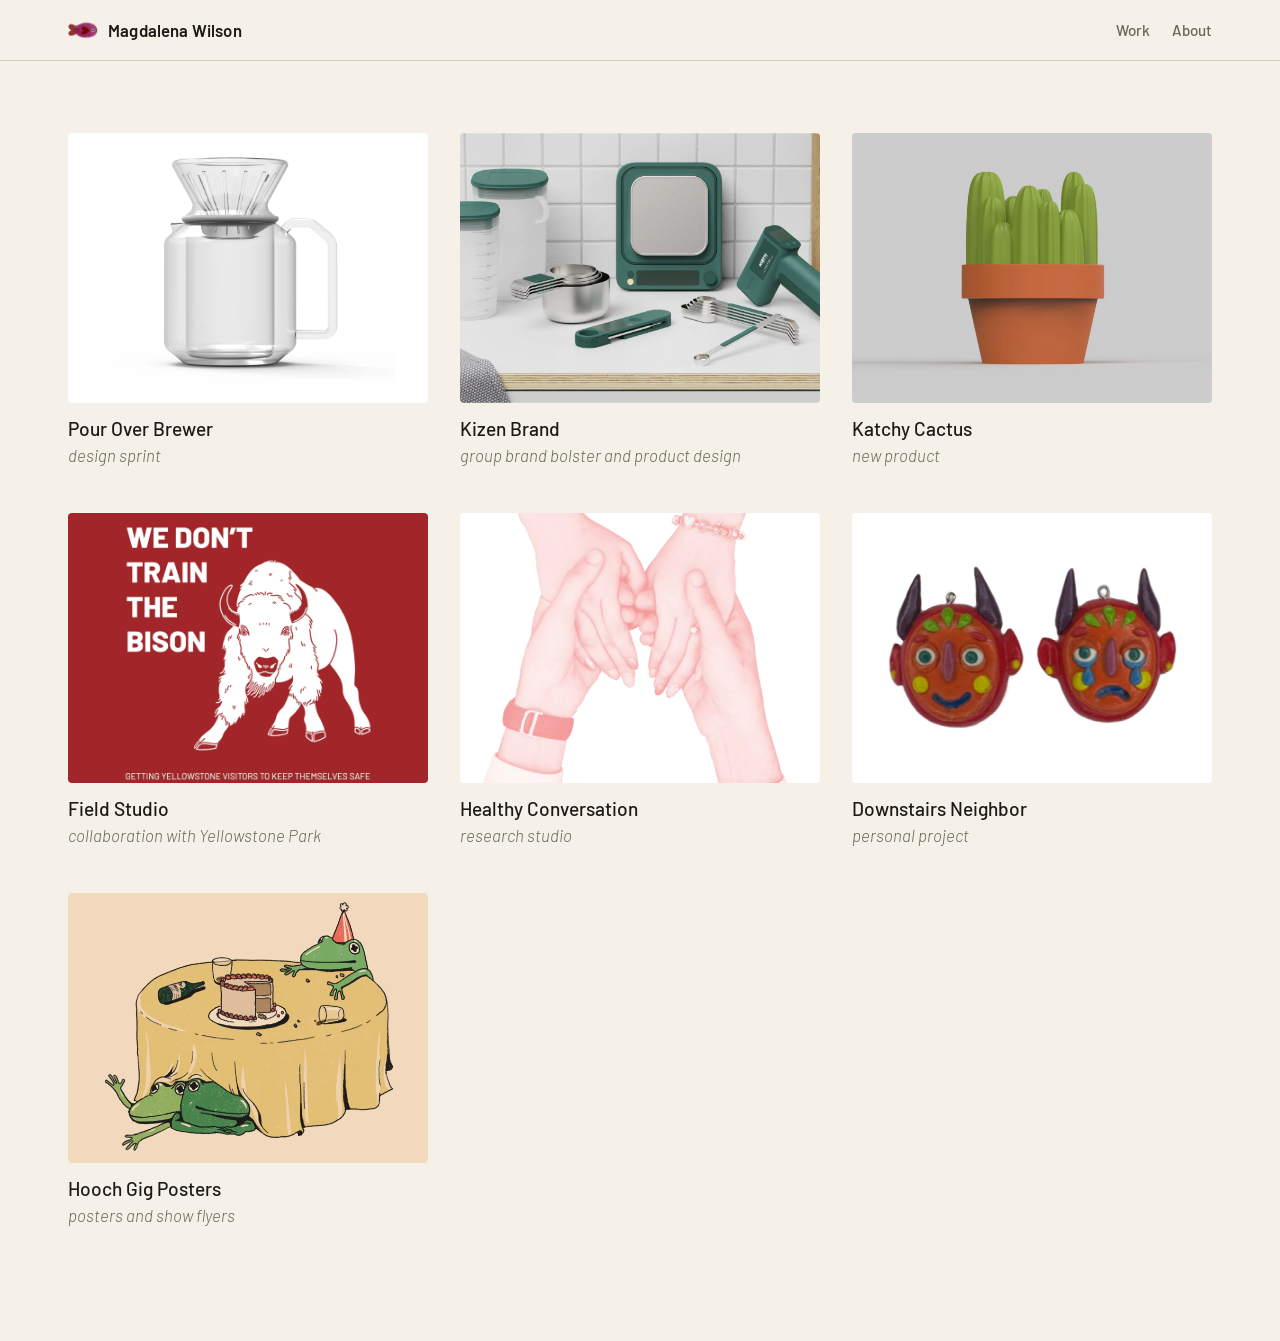
==== index.html @ 97e1f63e "update" ====
<!doctype html>
<html lang="en">
<head>
<meta charset="utf-8">
<meta name="viewport" content="width=device-width, initial-scale=1, viewport-fit=cover">
<title>Magdalena Wilson</title>
<link rel="icon" href="assets/favicon.png">
<link rel="preconnect" href="https://fonts.googleapis.com"><link rel="preconnect" href="https://fonts.gstatic.com" crossorigin><link href="https://fonts.googleapis.com/css2?family=Barlow:ital,wght@0,300;0,400;0,500;0,600;0,700;1,300&display=swap" rel="stylesheet">
<link rel="stylesheet" href="assets/site.css">
</head>
<body>
<header class="site-head">
  <div class="wrap">
    <a class="wordmark" href="index.html"><img src="assets/favicon.png" alt="" width="128" height="128">Magdalena Wilson</a>
    <nav class="site-nav" aria-label="Site"><a href="#work">Work</a><a href="about.html">About</a></nav>
  </div>
</header>
<main id="main">
<section class="work wrap" id="work" aria-label="Work">
  <div class="cards">
    <a class="card" href="work/pour-over-brewer.html"><div class="thumb"><img src="assets/img/pour-over/hero.webp" alt="" width="1600" height="1471"></div><div class="info"><h3>Pour Over Brewer</h3><span class="meta">design sprint</span></div></a>
    <a class="card" href="work/kizen-brand.html"><div class="thumb"><img src="assets/img/kizen/hero.webp" alt="" width="1600" height="899" class="cover"></div><div class="info"><h3>Kizen Brand</h3><span class="meta">group brand bolster and product design</span></div></a>
    <a class="card" href="work/katchy-cactus.html"><div class="thumb"><img src="assets/img/katchy-cactus/hero.webp" alt="" width="1400" height="1050" class="cover"></div><div class="info"><h3>Katchy Cactus</h3><span class="meta">new product</span></div></a>
    <a class="card" href="work/yellowstone.html"><div class="thumb"><img src="assets/img/yellowstone/card.webp" alt="" width="1600" height="1200" class="cover"></div><div class="info"><h3>Field Studio</h3><span class="meta">collaboration with Yellowstone Park</span></div></a>
    <a class="card" href="work/healthy-conversation.html"><div class="thumb"><img src="assets/img/healthy-conversation/card.webp" alt="" width="1160" height="870" class="cover"></div><div class="info"><h3>Healthy Conversation</h3><span class="meta">research studio</span></div></a>
    <a class="card" href="work/downstairs-neighbor.html"><div class="thumb"><img src="assets/img/downstairs/mask-056.webp" alt="" width="536" height="312" class="cutout"></div><div class="info"><h3>Downstairs Neighbor</h3><span class="meta">personal project</span></div></a>
    <a class="card" href="work/hooch-posters.html"><div class="thumb"><img src="assets/img/hooch/card.webp" alt="" width="1387" height="1040" class="cover"></div><div class="info"><h3>Hooch Gig Posters</h3><span class="meta">posters and show flyers</span></div></a>
  </div>
</section>
</main>
</body>
</html>
---- assets/site.css ----
/* Magdalena Wilson — portfolio */

:root {
  --paper: #f5f1e8;
  --ink: #1c1a17;
  --muted: #6b6458;
  --rule: #d6cdbb;

  --wrap: 1240px;
  --gut: clamp(16px, 4vw, 48px);
  --sans: "Barlow", system-ui, -apple-system, "Segoe UI", sans-serif;
}

*, *::before, *::after { box-sizing: border-box; }

body {
  margin: 0;
  background: var(--paper);
  color: var(--ink);
  font: 400 17px/1.6 var(--sans);
  -webkit-font-smoothing: antialiased;
}

img { max-width: 100%; height: auto; display: block; }
a { color: inherit; }

.wrap { max-width: var(--wrap); margin-inline: auto; padding-inline: var(--gut); }

:focus-visible { outline: 2px solid var(--ink); outline-offset: 3px; border-radius: 2px; }

/* ---------- header ---------- */

.site-head {
  position: sticky;
  top: 0;
  z-index: 20;
  background: color-mix(in srgb, var(--paper) 90%, transparent);
  backdrop-filter: blur(8px);
  -webkit-backdrop-filter: blur(8px);
  border-bottom: 1px solid var(--rule);
}
.site-head .wrap {
  display: flex;
  align-items: center;
  justify-content: space-between;
  gap: 12px 24px;
  flex-wrap: wrap;
  padding-block: 14px;
}
.wordmark {
  display: inline-flex;
  align-items: center;
  gap: 10px;
  text-decoration: none;
  font-weight: 600;
  font-size: 1.05rem;
  letter-spacing: 0.01em;
}
.wordmark img { width: 30px; height: auto; }

.site-nav { display: flex; flex-wrap: wrap; gap: 4px 22px; }
.site-nav a {
  text-decoration: none;
  color: var(--muted);
  font-weight: 500;
  font-size: .95rem;
  padding-block: 4px;
}
.site-nav a:hover { color: var(--ink); }

/* ---------- home: work grid ---------- */

.work { padding-block: clamp(40px, 6vw, 72px) clamp(56px, 9vw, 112px); scroll-margin-top: 60px; }
.cards {
  display: grid;
  grid-template-columns: repeat(auto-fill, minmax(min(100%, 340px), 1fr));
  gap: clamp(28px, 4vw, 44px) clamp(20px, 3vw, 32px);
}
.card { display: block; text-decoration: none; }
.card .thumb { aspect-ratio: 4 / 3; overflow: hidden; border-radius: 4px; background: #fff; }
.card .thumb img { width: 100%; height: 100%; object-fit: contain; transition: transform .5s cubic-bezier(.2,.8,.2,1); }
.card .thumb img.cover { object-fit: cover; }
.card .thumb img.cutout { padding: 9%; }
.card:hover .thumb img { transform: scale(1.035); }
.card .info { margin-top: 14px; }
.card h3 { margin: 0; font-weight: 500; font-size: 1.2rem; line-height: 1.3; }
.card .meta { display: block; color: var(--muted); font-style: italic; font-weight: 300; font-size: 1.05rem; }
.card:hover h3 { text-decoration: underline; text-decoration-thickness: 1px; text-underline-offset: 4px; }

/* ---------- project page ---------- */

.project { padding-block: clamp(36px, 6vw, 72px) clamp(64px, 10vw, 120px); }

.proj-title { display: flex; flex-wrap: wrap; align-items: baseline; gap: 4px 24px; margin-bottom: clamp(28px, 4vw, 48px); }
.proj-title h1 {
  margin: 0;
  font-weight: 300;
  font-size: clamp(2.2rem, 6vw, 4.2rem);
  line-height: 1.05;
  letter-spacing: -0.01em;
  text-transform: uppercase;
}
.proj-title .collab { flex-basis: 100%; margin: 0; font-style: italic; font-weight: 300; color: var(--muted); }
.proj-title .meta { margin: 0; font-style: italic; font-weight: 300; font-size: clamp(1.2rem, 2.4vw, 1.7rem); color: var(--muted); }

.shot { margin: 0; background: #fff; border-radius: 4px; overflow: hidden; }
.shot img { width: 100%; }
.shot + .shot { margin-top: clamp(40px, 6vw, 72px); }



/* ---------- click to expand ---------- */

img.zoom { cursor: zoom-in; }
.zoombox {
  border: 0;
  padding: 0;
  margin: 0;
  width: 100vw;
  height: 100dvh;
  max-width: none;
  max-height: none;
  background: transparent;
  cursor: zoom-out;
}
.zoombox[open] { display: flex; align-items: center; justify-content: center; }
.zoombox::backdrop { background: rgba(22, 19, 15, .88); }
svg.zoom-svg { cursor: zoom-in; }
.zoombox svg { width: min(calc(100vw - 32px), calc((100dvh - 32px) * 16 / 9)); height: auto; background: #fff; }
.zoombox img { max-width: calc(100vw - 32px); max-height: calc(100dvh - 32px); width: auto; height: auto; background: #fff; }
.zoombox-x {
  position: fixed;
  top: calc(10px + env(safe-area-inset-top, 0px));
  right: 12px;
  width: 44px;
  height: 44px;
  border: 0;
  border-radius: 50%;
  background: rgba(255, 255, 255, .15);
  color: #fff;
  font: 400 1.6rem/1 var(--sans);
  cursor: pointer;
}
.zoombox-x:hover { background: rgba(255, 255, 255, .3); }
.zoombox-x:focus-visible { outline-color: #fff; }

/* ---------- slides rebuilt from SVG (Downstairs Neighbor) ---------- */

.slide svg { display: block; width: 100%; height: auto; }
.slide text, .zoombox svg text { font-family: "Archivo", "Barlow", sans-serif; }
.critter { transform-box: fill-box; transform-origin: center; transition: transform .35s cubic-bezier(.3,1.6,.5,1); }
.critter:hover { transform: rotate(-6deg) scale(1.08); }
@media (prefers-reduced-motion: reduce) { .critter { transition: none; } }

/* ---------- HTML slides (Hooch Gig Posters) ---------- */

.hslide { position: relative; aspect-ratio: 16 / 9; container-type: inline-size; }
.hslide > * { position: absolute; margin: 0; }
.hs-text { font-family: "Archivo", "Barlow", sans-serif; font-weight: 300; font-size: 1.5625cqw; line-height: 1.3; color: #000; }
.hs-strong { font-weight: 500; }
.poster { height: auto; transition: transform .35s cubic-bezier(.3,1.6,.5,1); }
.poster:hover { transform: rotate(-2deg) scale(1.03); }
@media (prefers-reduced-motion: reduce) { .poster { transition: none; } }

/* ---------- about page ---------- */

.about-page { display: grid; grid-template-columns: minmax(0, 5fr) minmax(0, 7fr); gap: clamp(32px, 6vw, 88px); align-items: center; padding-block: clamp(48px, 8vw, 112px); }
.about-portrait { margin: 0; }
.about-portrait img { width: 100%; max-width: 440px; margin-inline: auto; border-radius: 6px; }
.about-text { max-width: 34em; }
.about-text h1 { margin: 0 0 24px; font-weight: 300; font-size: clamp(2rem, 4.4vw, 3.2rem); line-height: 1.1; letter-spacing: -0.01em; }
.about-text p { margin: 0 0 1em; font-size: clamp(1.05rem, 1.5vw, 1.2rem); line-height: 1.6; }
.about-contact { margin-top: 28px !important; color: var(--muted); }
.about-contact a { color: var(--ink); text-underline-offset: 4px; }
@media (max-width: 760px) { .about-page { grid-template-columns: minmax(0, 1fr); } .about-portrait img { max-width: 280px; } }
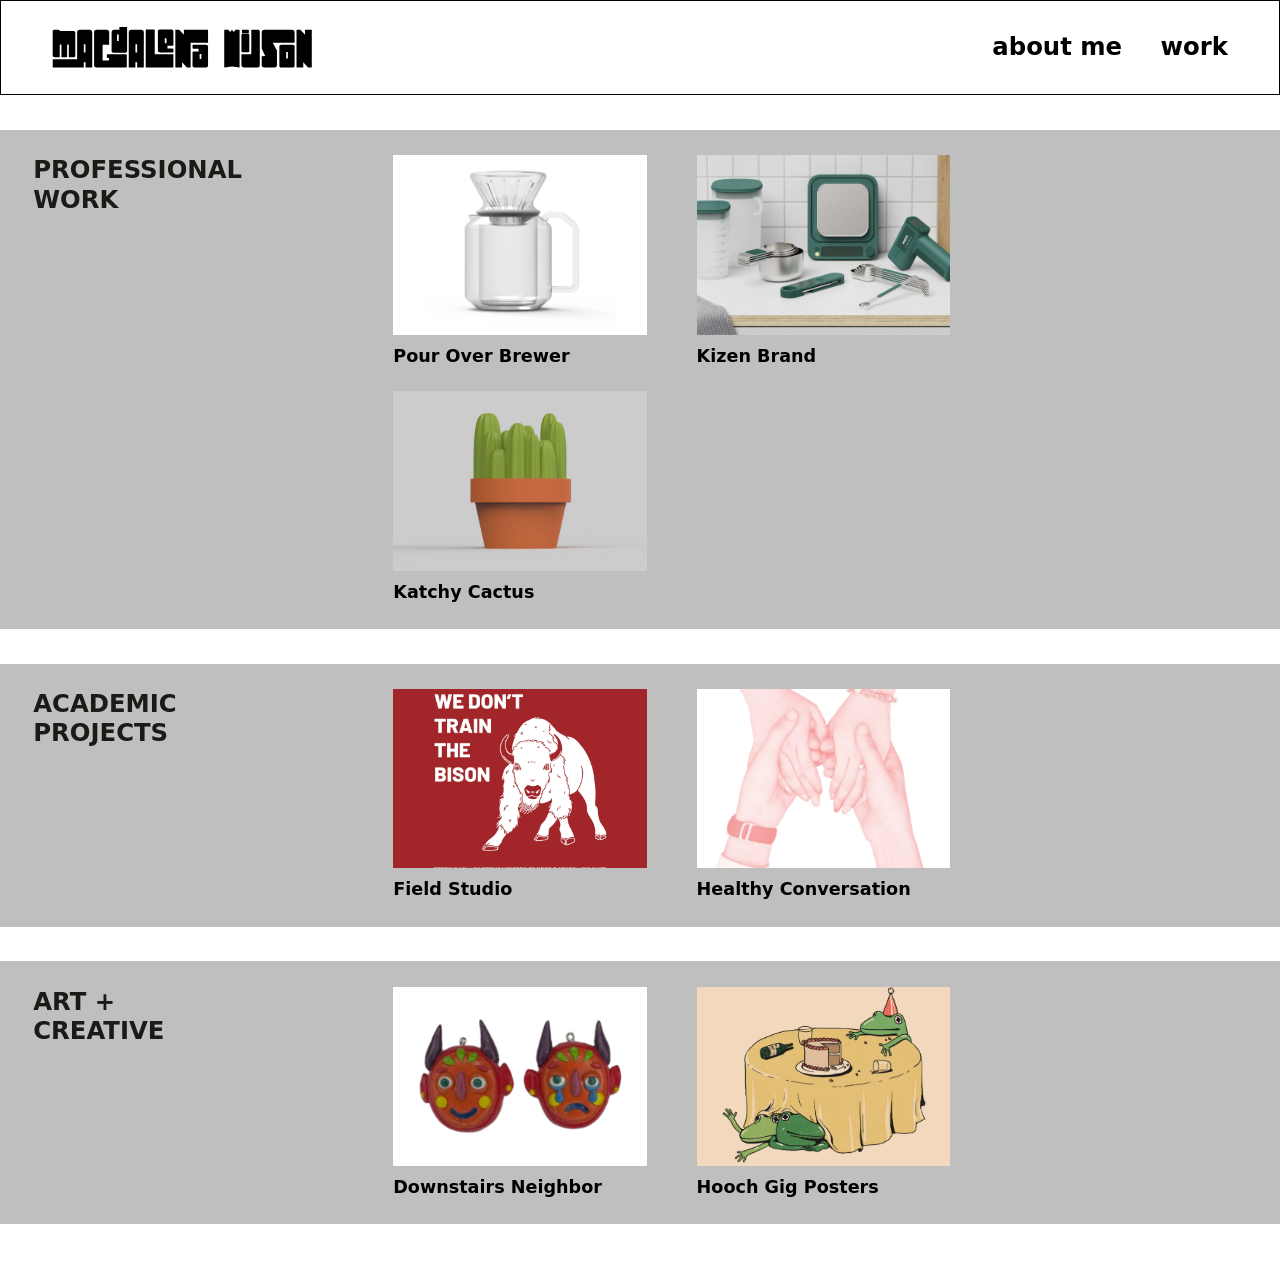
==== commit ebb00cee: "look update!" ====
--- a/index.html
+++ b/index.html
@@ -10,23 +10,26 @@
 </head>
 <body>
 <header class="site-head">
-  <div class="wrap">
-    <a class="wordmark" href="index.html"><img src="assets/favicon.png" alt="" width="128" height="128">Magdalena Wilson</a>
-    <nav class="site-nav" aria-label="Site"><a href="#work">Work</a><a href="about.html">About</a></nav>
+  <div class="head-in">
+    <a class="logo" href="index.html" aria-label="Magdalena Wilson, home"><img src="assets/logo.svg" alt="Magdalena Wilson" width="393" height="63"></a>
+    <nav class="site-nav" aria-label="Site"><a href="about.html">about me</a><a href="index.html#work">work</a></nav>
   </div>
 </header>
 <main id="main">
-<section class="work wrap" id="work" aria-label="Work">
-  <div class="cards">
-    <a class="card" href="work/pour-over-brewer.html"><div class="thumb"><img src="assets/img/pour-over/hero.webp" alt="" width="1600" height="1471"></div><div class="info"><h3>Pour Over Brewer</h3><span class="meta">design sprint</span></div></a>
-    <a class="card" href="work/kizen-brand.html"><div class="thumb"><img src="assets/img/kizen/hero.webp" alt="" width="1600" height="899" class="cover"></div><div class="info"><h3>Kizen Brand</h3><span class="meta">group brand bolster and product design</span></div></a>
-    <a class="card" href="work/katchy-cactus.html"><div class="thumb"><img src="assets/img/katchy-cactus/hero.webp" alt="" width="1400" height="1050" class="cover"></div><div class="info"><h3>Katchy Cactus</h3><span class="meta">new product</span></div></a>
-    <a class="card" href="work/yellowstone.html"><div class="thumb"><img src="assets/img/yellowstone/card.webp" alt="" width="1600" height="1200" class="cover"></div><div class="info"><h3>Field Studio</h3><span class="meta">collaboration with Yellowstone Park</span></div></a>
-    <a class="card" href="work/healthy-conversation.html"><div class="thumb"><img src="assets/img/healthy-conversation/card.webp" alt="" width="1160" height="870" class="cover"></div><div class="info"><h3>Healthy Conversation</h3><span class="meta">research studio</span></div></a>
-    <a class="card" href="work/downstairs-neighbor.html"><div class="thumb"><img src="assets/img/downstairs/mask-056.webp" alt="" width="536" height="312" class="cutout"></div><div class="info"><h3>Downstairs Neighbor</h3><span class="meta">personal project</span></div></a>
-    <a class="card" href="work/hooch-posters.html"><div class="thumb"><img src="assets/img/hooch/card.webp" alt="" width="1387" height="1040" class="cover"></div><div class="info"><h3>Hooch Gig Posters</h3><span class="meta">posters and show flyers</span></div></a>
-  </div>
-</section>
+<div class="work" id="work">
+  <section class="band" id="professional">
+    <h2>Professional<br>Work</h2>
+    <div class="band-cards"><a class="card" href="work/pour-over-brewer.html"><div class="thumb"><img src="assets/img/pour-over/hero.webp" alt="" width="1600" height="1471"></div><div class="info"><h3>Pour Over Brewer</h3></div></a><a class="card" href="work/kizen-brand.html"><div class="thumb"><img src="assets/img/kizen/hero.webp" alt="" width="1600" height="899" class="cover"></div><div class="info"><h3>Kizen Brand</h3></div></a><a class="card" href="work/katchy-cactus.html"><div class="thumb"><img src="assets/img/katchy-cactus/hero.webp" alt="" width="1400" height="1050" class="cover"></div><div class="info"><h3>Katchy Cactus</h3></div></a></div>
+  </section>
+  <section class="band" id="academic">
+    <h2>Academic<br>Projects</h2>
+    <div class="band-cards"><a class="card" href="work/yellowstone.html"><div class="thumb"><img src="assets/img/yellowstone/card.webp" alt="" width="1600" height="1200" class="cover"></div><div class="info"><h3>Field Studio</h3></div></a><a class="card" href="work/healthy-conversation.html"><div class="thumb"><img src="assets/img/healthy-conversation/card.webp" alt="" width="1160" height="870" class="cover"></div><div class="info"><h3>Healthy Conversation</h3></div></a></div>
+  </section>
+  <section class="band" id="creative">
+    <h2>Art +<br>Creative</h2>
+    <div class="band-cards"><a class="card" href="work/downstairs-neighbor.html"><div class="thumb"><img src="assets/img/downstairs/mask-056.webp" alt="" width="536" height="312" class="cutout"></div><div class="info"><h3>Downstairs Neighbor</h3></div></a><a class="card" href="work/hooch-posters.html"><div class="thumb"><img src="assets/img/hooch/card.webp" alt="" width="1387" height="1040" class="cover"></div><div class="info"><h3>Hooch Gig Posters</h3></div></a></div>
+  </section>
+</div>
 </main>
 </body>
 </html>
--- a/assets/site.css
+++ b/assets/site.css
@@ -1,7 +1,7 @@
 /* Magdalena Wilson — portfolio */
 
 :root {
-  --paper: #f5f1e8;
+  --paper: #ffffff;
   --ink: #1c1a17;
   --muted: #6b6458;
   --rule: #d6cdbb;
@@ -30,62 +30,30 @@
 
 /* ---------- header ---------- */
 
-.site-head {
-  position: sticky;
-  top: 0;
-  z-index: 20;
-  background: color-mix(in srgb, var(--paper) 90%, transparent);
-  backdrop-filter: blur(8px);
-  -webkit-backdrop-filter: blur(8px);
-  border-bottom: 1px solid var(--rule);
-}
-.site-head .wrap {
-  display: flex;
-  align-items: center;
-  justify-content: space-between;
-  gap: 12px 24px;
-  flex-wrap: wrap;
-  padding-block: 14px;
-}
-.wordmark {
-  display: inline-flex;
-  align-items: center;
-  gap: 10px;
-  text-decoration: none;
-  font-weight: 600;
-  font-size: 1.05rem;
-  letter-spacing: 0.01em;
-}
-.wordmark img { width: 30px; height: auto; }
+.site-head { position: sticky; top: 0; z-index: 20; background: #fff; border: 1px solid #000; }
+.head-in { display: flex; align-items: center; justify-content: space-between; gap: 12px 32px; flex-wrap: wrap; padding: clamp(14px, 2vw, 26px) clamp(16px, 4vw, 78px); }
+.logo { display: block; line-height: 0; }
+.logo img { width: clamp(200px, 20.5vw, 393px); height: auto; }
+.site-nav { display: flex; gap: 4px clamp(24px, 3vw, 52px); }
+.site-nav a { text-decoration: none; color: #000; font-weight: 700; font-size: clamp(1.05rem, 1.9vw, 2.25rem); }
+.site-nav a:hover, .site-nav a[aria-current] { text-decoration: underline; text-decoration-thickness: 2px; text-underline-offset: 6px; }
 
-.site-nav { display: flex; flex-wrap: wrap; gap: 4px 22px; }
-.site-nav a {
-  text-decoration: none;
-  color: var(--muted);
-  font-weight: 500;
-  font-size: .95rem;
-  padding-block: 4px;
-}
-.site-nav a:hover { color: var(--ink); }
+/* ---------- home: category bands ---------- */
 
-/* ---------- home: work grid ---------- */
-
-.work { padding-block: clamp(40px, 6vw, 72px) clamp(56px, 9vw, 112px); scroll-margin-top: 60px; }
-.cards {
-  display: grid;
-  grid-template-columns: repeat(auto-fill, minmax(min(100%, 340px), 1fr));
-  gap: clamp(28px, 4vw, 44px) clamp(20px, 3vw, 32px);
-}
-.card { display: block; text-decoration: none; }
-.card .thumb { aspect-ratio: 4 / 3; overflow: hidden; border-radius: 4px; background: #fff; }
+.work { display: grid; gap: clamp(28px, 2.7vw, 52px); padding-block: clamp(28px, 2.7vw, 52px) clamp(48px, 5vw, 96px); }
+.band { display: grid; grid-template-columns: minmax(0, 360px) minmax(0, 1fr); gap: 16px 0; padding: clamp(24px, 2vw, 38px) clamp(16px, 2.6vw, 50px); background: #bfbfbf; scroll-margin-top: 120px; }
+.band h2 { margin: 0; font-weight: 700; font-size: clamp(1.3rem, 1.9vw, 2.25rem); line-height: 1.2; text-transform: uppercase; }
+.band-cards { display: flex; flex-wrap: wrap; gap: 24px clamp(24px, 3.9vw, 74px); }
+.card { display: block; width: clamp(240px, 19.8vw, 380px); text-decoration: none; color: #000; }
+.card .thumb { aspect-ratio: 380 / 268.6; overflow: hidden; background: #fff; }
 .card .thumb img { width: 100%; height: 100%; object-fit: contain; transition: transform .5s cubic-bezier(.2,.8,.2,1); }
 .card .thumb img.cover { object-fit: cover; }
 .card .thumb img.cutout { padding: 9%; }
 .card:hover .thumb img { transform: scale(1.035); }
-.card .info { margin-top: 14px; }
-.card h3 { margin: 0; font-weight: 500; font-size: 1.2rem; line-height: 1.3; }
-.card .meta { display: block; color: var(--muted); font-style: italic; font-weight: 300; font-size: 1.05rem; }
-.card:hover h3 { text-decoration: underline; text-decoration-thickness: 1px; text-underline-offset: 4px; }
+.card .info { margin-top: 10px; }
+.card h3 { margin: 0; font-weight: 700; font-size: 1.1rem; line-height: 1.3; }
+.card:hover h3 { text-decoration: underline; text-underline-offset: 4px; }
+@media (max-width: 760px) { .band { grid-template-columns: minmax(0, 1fr); } .card { width: 100%; } }
 
 /* ---------- project page ---------- */
 
@@ -103,7 +71,7 @@
 .proj-title .collab { flex-basis: 100%; margin: 0; font-style: italic; font-weight: 300; color: var(--muted); }
 .proj-title .meta { margin: 0; font-style: italic; font-weight: 300; font-size: clamp(1.2rem, 2.4vw, 1.7rem); color: var(--muted); }
 
-.shot { margin: 0; background: #fff; border-radius: 4px; overflow: hidden; }
+.shot { margin: 0; background: #fff; outline: 1px solid #d9d9d9; outline-offset: -1px; border-radius: 4px; overflow: hidden; }
 .shot img { width: 100%; }
 .shot + .shot { margin-top: clamp(40px, 6vw, 72px); }
 
@@ -164,12 +132,21 @@
 
 /* ---------- about page ---------- */
 
-.about-page { display: grid; grid-template-columns: minmax(0, 5fr) minmax(0, 7fr); gap: clamp(32px, 6vw, 88px); align-items: center; padding-block: clamp(48px, 8vw, 112px); }
-.about-portrait { margin: 0; }
-.about-portrait img { width: 100%; max-width: 440px; margin-inline: auto; border-radius: 6px; }
-.about-text { max-width: 34em; }
-.about-text h1 { margin: 0 0 24px; font-weight: 300; font-size: clamp(2rem, 4.4vw, 3.2rem); line-height: 1.1; letter-spacing: -0.01em; }
-.about-text p { margin: 0 0 1em; font-size: clamp(1.05rem, 1.5vw, 1.2rem); line-height: 1.6; }
-.about-contact { margin-top: 28px !important; color: var(--muted); }
-.about-contact a { color: var(--ink); text-underline-offset: 4px; }
-@media (max-width: 760px) { .about-page { grid-template-columns: minmax(0, 1fr); } .about-portrait img { max-width: 280px; } }
+.about-page { max-width: 1920px; margin-inline: auto; padding: clamp(40px, 4vw, 80px) clamp(16px, 6.5vw, 126px) clamp(56px, 6vw, 112px); }
+.about-top { display: grid; grid-template-columns: minmax(0, 371px) minmax(0, 1fr); gap: clamp(32px, 10vw, 192px); align-items: center; }
+.about-portrait { position: relative; margin: 0; padding: 0 0 20px 20px; }
+.about-portrait::before { content: ""; position: absolute; left: 0; top: 20px; right: 20px; bottom: 0; background: rgba(0, 0, 0, .4); }
+.about-portrait img { position: relative; display: block; width: 100%; height: auto; }
+.about-bio { padding: clamp(20px, 2vw, 40px); background: rgba(0, 0, 0, .12); }
+.about-bio h1 { margin: 0 0 .6em; font-weight: 700; font-size: clamp(1.4rem, 1.9vw, 2.25rem); line-height: 1.2; }
+.about-bio p { margin: 0 0 1em; font-size: clamp(1.05rem, 1.4vw, 1.5rem); line-height: 1.5; }
+.about-bio p:last-child { margin-bottom: 0; }
+.about-skills { display: grid; grid-template-columns: repeat(2, minmax(0, 1fr)); gap: clamp(20px, 3.5vw, 66px); margin-top: clamp(40px, 4.3vw, 82px); }
+.skill-box { padding: clamp(20px, 1.8vw, 34px); background: rgba(0, 0, 0, .12); }
+.skill-box h2 { margin: 0 0 12px; font-weight: 700; font-size: clamp(1.3rem, 1.9vw, 2.25rem); }
+.skill-box ul { margin: 0; padding-left: 1.2em; font-size: clamp(1rem, 1.3vw, 1.4rem); line-height: 1.45; }
+.about-contact { margin: clamp(32px, 3vw, 56px) 0 0; font-size: 1.15rem; }
+.about-contact a { font-weight: 700; color: #000; text-underline-offset: 4px; }
+@media (max-width: 760px) { .about-top, .about-skills { grid-template-columns: minmax(0, 1fr); } .about-portrait { max-width: 300px; } }
+
+.sr-only { position: absolute; width: 1px; height: 1px; overflow: hidden; clip: rect(0 0 0 0); white-space: nowrap; }
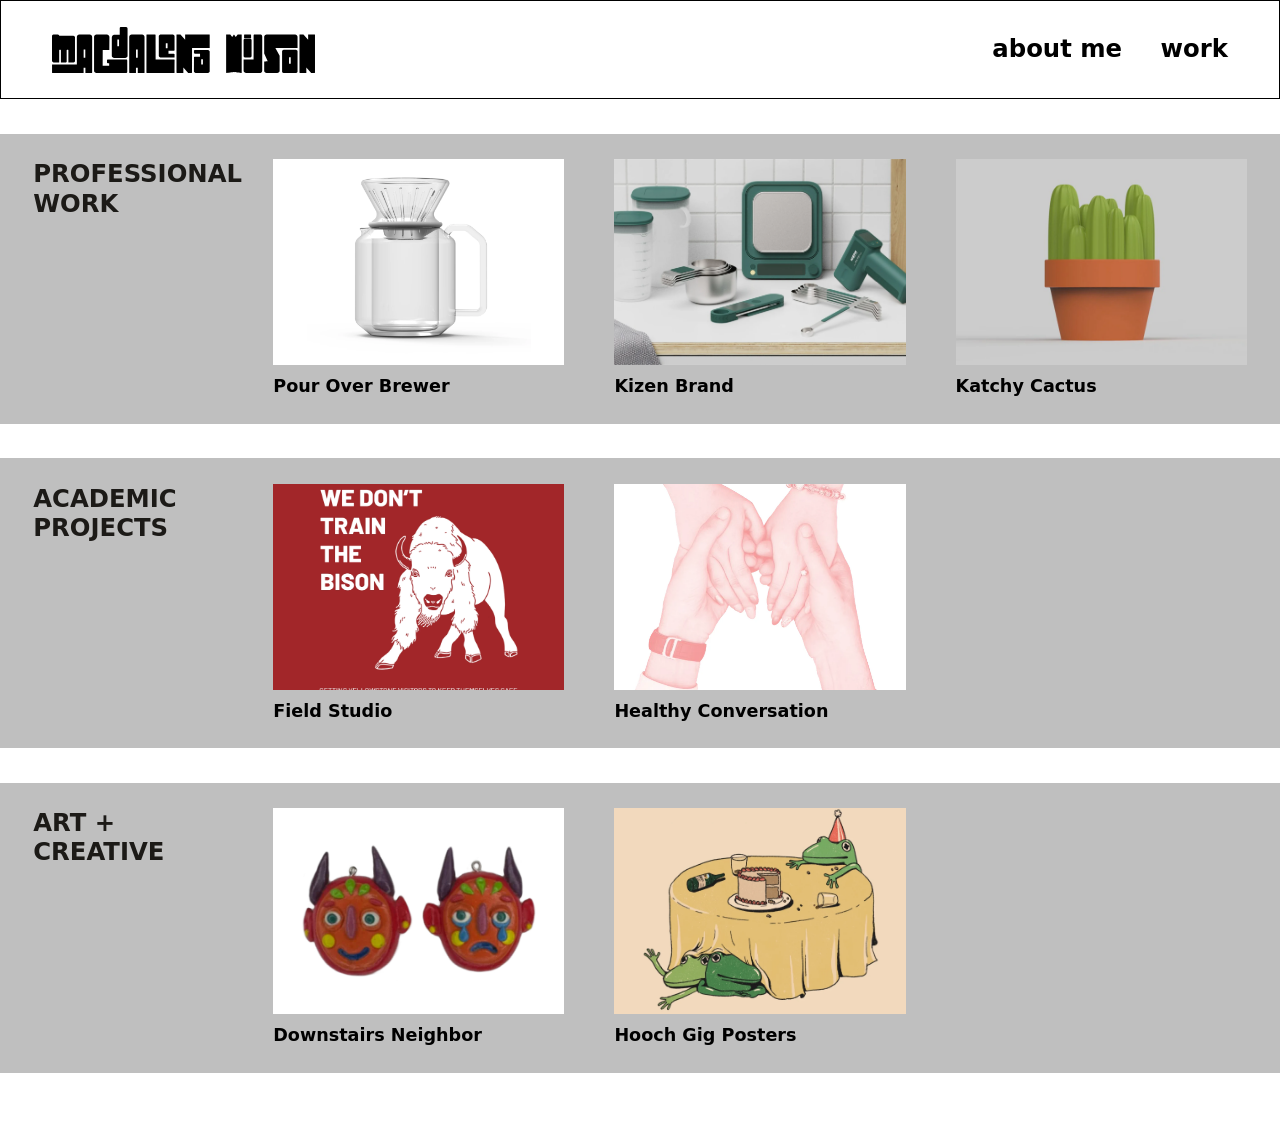
==== commit d3cfbc94: "Switch header logo to the outlined Asset 3 version Co-Authored-By: Claude Opus 5.5 <noreply@anthropi" ====
--- a/index.html
+++ b/index.html
@@ -11,7 +11,7 @@
 <body>
 <header class="site-head">
   <div class="head-in">
-    <a class="logo" href="index.html" aria-label="Magdalena Wilson, home"><img src="assets/logo.svg" alt="Magdalena Wilson" width="393" height="63"></a>
+    <a class="logo" href="index.html" aria-label="Magdalena Wilson, home"><img src="assets/logo.svg" alt="Magdalena Wilson" width="387" height="68"></a>
     <nav class="site-nav" aria-label="Site"><a href="about.html">about me</a><a href="index.html#work">work</a></nav>
   </div>
 </header>
--- a/assets/site.css
+++ b/assets/site.css
@@ -41,10 +41,10 @@
 /* ---------- home: category bands ---------- */
 
 .work { display: grid; gap: clamp(28px, 2.7vw, 52px); padding-block: clamp(28px, 2.7vw, 52px) clamp(48px, 5vw, 96px); }
-.band { display: grid; grid-template-columns: minmax(0, 360px) minmax(0, 1fr); gap: 16px 0; padding: clamp(24px, 2vw, 38px) clamp(16px, 2.6vw, 50px); background: #bfbfbf; scroll-margin-top: 120px; }
+.band { display: grid; grid-template-columns: clamp(150px, 18.75vw, 360px) minmax(0, 1fr); gap: 16px 0; padding: clamp(24px, 2vw, 38px) clamp(16px, 2.6vw, 50px); background: #bfbfbf; scroll-margin-top: 120px; }
 .band h2 { margin: 0; font-weight: 700; font-size: clamp(1.3rem, 1.9vw, 2.25rem); line-height: 1.2; text-transform: uppercase; }
-.band-cards { display: flex; flex-wrap: wrap; gap: 24px clamp(24px, 3.9vw, 74px); }
-.card { display: block; width: clamp(240px, 19.8vw, 380px); text-decoration: none; color: #000; }
+.band-cards { display: grid; grid-template-columns: repeat(3, minmax(0, 1fr)); gap: 24px clamp(16px, 3.9vw, 74px); max-width: 1290px; }
+.card { display: block; min-width: 0; text-decoration: none; color: #000; }
 .card .thumb { aspect-ratio: 380 / 268.6; overflow: hidden; background: #fff; }
 .card .thumb img { width: 100%; height: 100%; object-fit: contain; transition: transform .5s cubic-bezier(.2,.8,.2,1); }
 .card .thumb img.cover { object-fit: cover; }
@@ -53,7 +53,8 @@
 .card .info { margin-top: 10px; }
 .card h3 { margin: 0; font-weight: 700; font-size: 1.1rem; line-height: 1.3; }
 .card:hover h3 { text-decoration: underline; text-underline-offset: 4px; }
-@media (max-width: 760px) { .band { grid-template-columns: minmax(0, 1fr); } .card { width: 100%; } }
+@media (max-width: 900px) { .band { grid-template-columns: minmax(0, 1fr); } }
+@media (max-width: 600px) { .band-cards { grid-template-columns: repeat(2, minmax(0, 1fr)); } }
 
 /* ---------- project page ---------- */
 
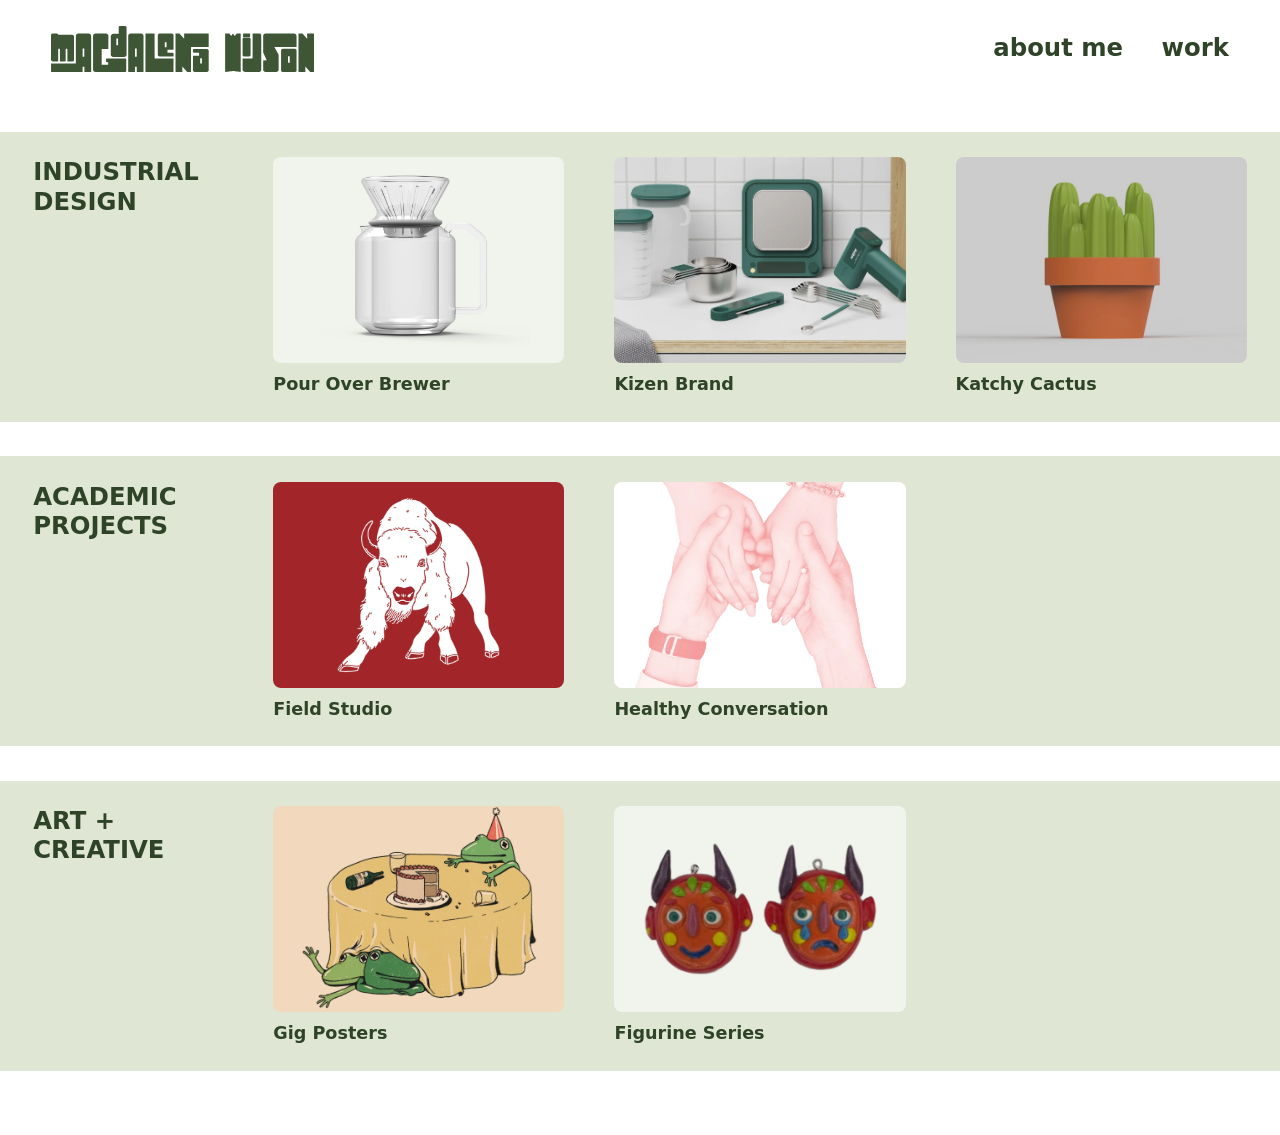
==== commit 8a9a94f9: "Sage green theme, gig posters gallery, figurine series rename - Industrial Design / Academic / Art +" ====
--- a/index.html
+++ b/index.html
@@ -17,9 +17,9 @@
 </header>
 <main id="main">
 <div class="work" id="work">
-  <section class="band" id="professional">
-    <h2>Professional<br>Work</h2>
-    <div class="band-cards"><a class="card" href="work/pour-over-brewer.html"><div class="thumb"><img src="assets/img/pour-over/hero.webp" alt="" width="1600" height="1471"></div><div class="info"><h3>Pour Over Brewer</h3></div></a><a class="card" href="work/kizen-brand.html"><div class="thumb"><img src="assets/img/kizen/hero.webp" alt="" width="1600" height="899" class="cover"></div><div class="info"><h3>Kizen Brand</h3></div></a><a class="card" href="work/katchy-cactus.html"><div class="thumb"><img src="assets/img/katchy-cactus/hero.webp" alt="" width="1400" height="1050" class="cover"></div><div class="info"><h3>Katchy Cactus</h3></div></a></div>
+  <section class="band" id="industrial">
+    <h2>Industrial<br>Design</h2>
+    <div class="band-cards"><a class="card" href="work/pour-over-brewer.html"><div class="thumb tint"><img src="assets/img/pour-over/card.webp" alt="" width="1600" height="1471"></div><div class="info"><h3>Pour Over Brewer</h3></div></a><a class="card" href="work/kizen-brand.html"><div class="thumb"><img src="assets/img/kizen/hero.webp" alt="" width="1600" height="899" class="cover"></div><div class="info"><h3>Kizen Brand</h3></div></a><a class="card" href="work/katchy-cactus.html"><div class="thumb"><img src="assets/img/katchy-cactus/hero.webp" alt="" width="1400" height="1050" class="cover"></div><div class="info"><h3>Katchy Cactus</h3></div></a></div>
   </section>
   <section class="band" id="academic">
     <h2>Academic<br>Projects</h2>
@@ -27,9 +27,10 @@
   </section>
   <section class="band" id="creative">
     <h2>Art +<br>Creative</h2>
-    <div class="band-cards"><a class="card" href="work/downstairs-neighbor.html"><div class="thumb"><img src="assets/img/downstairs/mask-056.webp" alt="" width="536" height="312" class="cutout"></div><div class="info"><h3>Downstairs Neighbor</h3></div></a><a class="card" href="work/hooch-posters.html"><div class="thumb"><img src="assets/img/hooch/card.webp" alt="" width="1387" height="1040" class="cover"></div><div class="info"><h3>Hooch Gig Posters</h3></div></a></div>
+    <div class="band-cards"><a class="card" href="work/hooch-posters.html"><div class="thumb"><img src="assets/img/hooch/card.webp" alt="" width="1387" height="1040" class="cover"></div><div class="info"><h3>Gig Posters</h3></div></a><a class="card" href="work/downstairs-neighbor.html"><div class="thumb tint"><img src="assets/img/downstairs/mask-056.webp" alt="" width="536" height="312" class="cutout"></div><div class="info"><h3>Figurine Series</h3></div></a></div>
   </section>
 </div>
 </main>
+<script src="assets/site.js" defer></script>
 </body>
 </html>
--- a/assets/site.css
+++ b/assets/site.css
@@ -2,7 +2,7 @@
 
 :root {
   --paper: #ffffff;
-  --ink: #1c1a17;
+  --ink: #2f4329;
   --muted: #6b6458;
   --rule: #d6cdbb;
 
@@ -30,23 +30,24 @@
 
 /* ---------- header ---------- */
 
-.site-head { position: sticky; top: 0; z-index: 20; background: #fff; border: 1px solid #000; }
+.site-head { position: sticky; top: 0; z-index: 20; background: #fff; }
 .head-in { display: flex; align-items: center; justify-content: space-between; gap: 12px 32px; flex-wrap: wrap; padding: clamp(14px, 2vw, 26px) clamp(16px, 4vw, 78px); }
 .logo { display: block; line-height: 0; }
 .logo img { width: clamp(200px, 20.5vw, 393px); height: auto; }
 .site-nav { display: flex; gap: 4px clamp(24px, 3vw, 52px); }
-.site-nav a { text-decoration: none; color: #000; font-weight: 700; font-size: clamp(1.05rem, 1.9vw, 2.25rem); }
+.site-nav a { text-decoration: none; color: var(--ink); font-weight: 700; font-size: clamp(1.05rem, 1.9vw, 2.25rem); }
 .site-nav a:hover, .site-nav a[aria-current] { text-decoration: underline; text-decoration-thickness: 2px; text-underline-offset: 6px; }
 
 /* ---------- home: category bands ---------- */
 
 .work { display: grid; gap: clamp(28px, 2.7vw, 52px); padding-block: clamp(28px, 2.7vw, 52px) clamp(48px, 5vw, 96px); }
-.band { display: grid; grid-template-columns: clamp(150px, 18.75vw, 360px) minmax(0, 1fr); gap: 16px 0; padding: clamp(24px, 2vw, 38px) clamp(16px, 2.6vw, 50px); background: #bfbfbf; scroll-margin-top: 120px; }
+.band { display: grid; grid-template-columns: clamp(150px, 18.75vw, 360px) minmax(0, 1fr); gap: 16px 0; padding: clamp(24px, 2vw, 38px) clamp(16px, 2.6vw, 50px); background: #dfe6d3; scroll-margin-top: 120px; }
 .band h2 { margin: 0; font-weight: 700; font-size: clamp(1.3rem, 1.9vw, 2.25rem); line-height: 1.2; text-transform: uppercase; }
 .band-cards { display: grid; grid-template-columns: repeat(3, minmax(0, 1fr)); gap: 24px clamp(16px, 3.9vw, 74px); max-width: 1290px; }
-.card { display: block; min-width: 0; text-decoration: none; color: #000; }
-.card .thumb { aspect-ratio: 380 / 268.6; overflow: hidden; background: #fff; }
+.card { display: block; min-width: 0; text-decoration: none; color: var(--ink); }
+.card .thumb { aspect-ratio: 380 / 268.6; overflow: hidden; background: #fff; border-radius: 8px; }
 .card .thumb img { width: 100%; height: 100%; object-fit: contain; transition: transform .5s cubic-bezier(.2,.8,.2,1); }
+.card .thumb.tint { background: #f1f4ec; }
 .card .thumb img.cover { object-fit: cover; }
 .card .thumb img.cutout { padding: 9%; }
 .card:hover .thumb img { transform: scale(1.035); }
@@ -72,7 +73,7 @@
 .proj-title .collab { flex-basis: 100%; margin: 0; font-style: italic; font-weight: 300; color: var(--muted); }
 .proj-title .meta { margin: 0; font-style: italic; font-weight: 300; font-size: clamp(1.2rem, 2.4vw, 1.7rem); color: var(--muted); }
 
-.shot { margin: 0; background: #fff; outline: 1px solid #d9d9d9; outline-offset: -1px; border-radius: 4px; overflow: hidden; }
+.shot { margin: 0; background: #fff; outline: 1px solid #d9d9d9; outline-offset: -1px; border-radius: 10px; overflow: hidden; }
 .shot img { width: 100%; }
 .shot + .shot { margin-top: clamp(40px, 6vw, 72px); }
 
@@ -121,33 +122,44 @@
 .critter:hover { transform: rotate(-6deg) scale(1.08); }
 @media (prefers-reduced-motion: reduce) { .critter { transition: none; } }
 
-/* ---------- HTML slides (Hooch Gig Posters) ---------- */
-
-.hslide { position: relative; aspect-ratio: 16 / 9; container-type: inline-size; }
-.hslide > * { position: absolute; margin: 0; }
-.hs-text { font-family: "Archivo", "Barlow", sans-serif; font-weight: 300; font-size: 1.5625cqw; line-height: 1.3; color: #000; }
-.hs-strong { font-weight: 500; }
-.poster { height: auto; transition: transform .35s cubic-bezier(.3,1.6,.5,1); }
-.poster:hover { transform: rotate(-2deg) scale(1.03); }
-@media (prefers-reduced-motion: reduce) { .poster { transition: none; } }
-
 /* ---------- about page ---------- */
 
 .about-page { max-width: 1920px; margin-inline: auto; padding: clamp(40px, 4vw, 80px) clamp(16px, 6.5vw, 126px) clamp(56px, 6vw, 112px); }
 .about-top { display: grid; grid-template-columns: minmax(0, 371px) minmax(0, 1fr); gap: clamp(32px, 10vw, 192px); align-items: center; }
 .about-portrait { position: relative; margin: 0; padding: 0 0 20px 20px; }
-.about-portrait::before { content: ""; position: absolute; left: 0; top: 20px; right: 20px; bottom: 0; background: rgba(0, 0, 0, .4); }
+.about-portrait::before { content: ""; position: absolute; left: 0; top: 20px; right: 20px; bottom: 0; background: #a9b99c; }
 .about-portrait img { position: relative; display: block; width: 100%; height: auto; }
-.about-bio { padding: clamp(20px, 2vw, 40px); background: rgba(0, 0, 0, .12); }
+.about-bio { padding: clamp(20px, 2vw, 40px); background: #dfe6d3; }
 .about-bio h1 { margin: 0 0 .6em; font-weight: 700; font-size: clamp(1.4rem, 1.9vw, 2.25rem); line-height: 1.2; }
 .about-bio p { margin: 0 0 1em; font-size: clamp(1.05rem, 1.4vw, 1.5rem); line-height: 1.5; }
 .about-bio p:last-child { margin-bottom: 0; }
 .about-skills { display: grid; grid-template-columns: repeat(2, minmax(0, 1fr)); gap: clamp(20px, 3.5vw, 66px); margin-top: clamp(40px, 4.3vw, 82px); }
-.skill-box { padding: clamp(20px, 1.8vw, 34px); background: rgba(0, 0, 0, .12); }
+.skill-box { padding: clamp(20px, 1.8vw, 34px); background: #dfe6d3; }
 .skill-box h2 { margin: 0 0 12px; font-weight: 700; font-size: clamp(1.3rem, 1.9vw, 2.25rem); }
 .skill-box ul { margin: 0; padding-left: 1.2em; font-size: clamp(1rem, 1.3vw, 1.4rem); line-height: 1.45; }
 .about-contact { margin: clamp(32px, 3vw, 56px) 0 0; font-size: 1.15rem; }
-.about-contact a { font-weight: 700; color: #000; text-underline-offset: 4px; }
+.about-contact a { font-weight: 700; color: var(--ink); text-underline-offset: 4px; }
 @media (max-width: 760px) { .about-top, .about-skills { grid-template-columns: minmax(0, 1fr); } .about-portrait { max-width: 300px; } }
 
 .sr-only { position: absolute; width: 1px; height: 1px; overflow: hidden; clip: rect(0 0 0 0); white-space: nowrap; }
+
+/* ---------- poster gallery ---------- */
+
+.gallery { columns: 3 280px; column-gap: clamp(16px, 2vw, 28px); }
+.gallery img { display: block; width: 100%; height: auto; margin: 0 0 clamp(16px, 2vw, 28px); break-inside: avoid; outline: 1px solid #d9d9d9; outline-offset: -1px; border-radius: 8px; transition: transform .3s ease; }
+.gallery img:hover { transform: scale(1.015); }
+
+
+/* sage page background (professional work) */
+body.sage-page, body.sage-page .site-head { background: #dfe6d3; }
+
+/* scrolling band (professional work) */
+.band-scroll { position: relative; min-width: 0; max-width: 1290px; }
+.band-cards.scroller { display: grid; grid-auto-flow: column; grid-template-columns: none; grid-auto-columns: calc((100% - 2 * clamp(16px, 3.9vw, 74px)) / 3); overflow-x: auto; scroll-snap-type: x mandatory; scrollbar-width: none; max-width: none; }
+.band-cards.scroller::-webkit-scrollbar { display: none; }
+.band-cards.scroller .card { scroll-snap-align: start; }
+.band-arrow { position: absolute; top: calc((100% - 34px) / 2 - 22px); width: 44px; height: 44px; border: 0; border-radius: 50%; background: #fff; color: var(--ink); font: 700 1.3rem/1 var(--sans); cursor: pointer; box-shadow: 0 2px 10px rgba(0, 0, 0, .15); z-index: 2; }
+.band-arrow.prev { left: -22px; }
+.band-arrow.next { right: -22px; }
+.band-arrow:hover { background: #f1f4ec; }
+@media (max-width: 600px) { .band-cards.scroller { grid-auto-columns: calc((100% - clamp(16px, 3.9vw, 74px)) / 2); } }
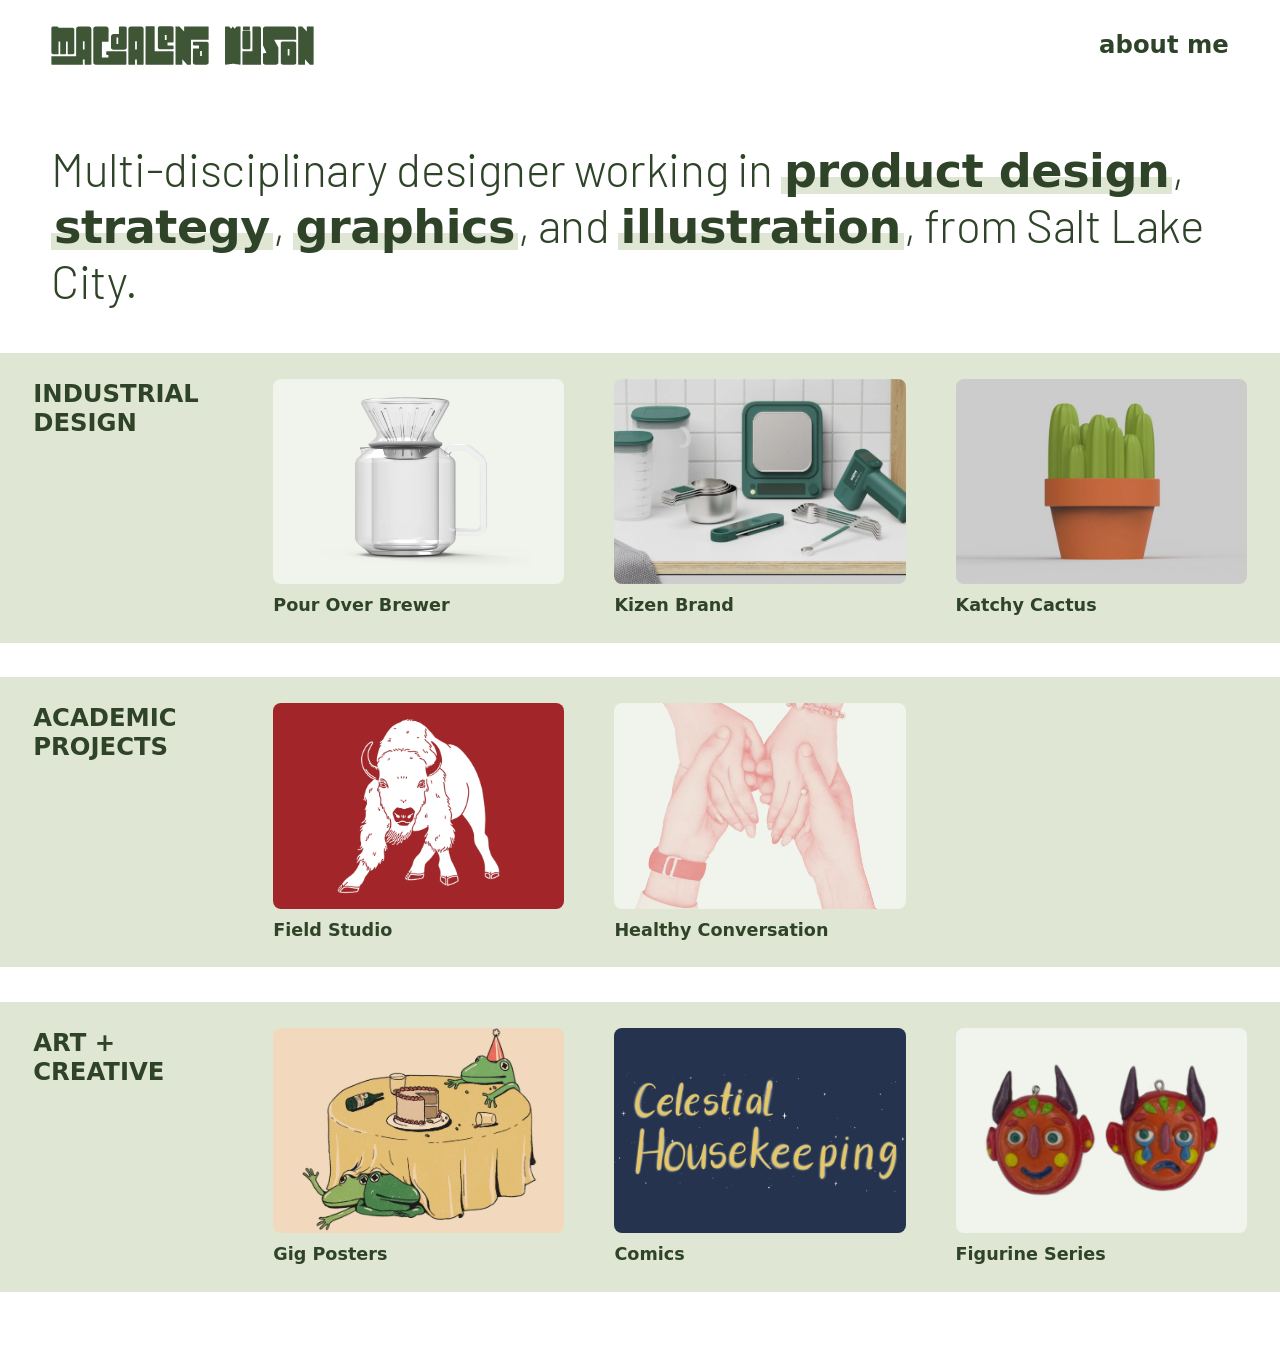
==== commit 80c0f5da: "updates" ====
--- a/index.html
+++ b/index.html
@@ -4,18 +4,22 @@
 <meta charset="utf-8">
 <meta name="viewport" content="width=device-width, initial-scale=1, viewport-fit=cover">
 <title>Magdalena Wilson</title>
-<link rel="icon" href="assets/favicon.png">
+<link rel="icon" href="assets/favicon.svg" type="image/svg+xml">
+<link rel="icon" href="assets/favicon.png" sizes="128x128">
 <link rel="preconnect" href="https://fonts.googleapis.com"><link rel="preconnect" href="https://fonts.gstatic.com" crossorigin><link href="https://fonts.googleapis.com/css2?family=Barlow:ital,wght@0,300;0,400;0,500;0,600;0,700;1,300&display=swap" rel="stylesheet">
 <link rel="stylesheet" href="assets/site.css">
 </head>
 <body>
 <header class="site-head">
   <div class="head-in">
-    <a class="logo" href="index.html" aria-label="Magdalena Wilson, home"><img src="assets/logo.svg" alt="Magdalena Wilson" width="387" height="68"></a>
-    <nav class="site-nav" aria-label="Site"><a href="about.html">about me</a><a href="index.html#work">work</a></nav>
+    <a class="logo" href="index.html" aria-label="Magdalena Wilson, home"><img src="assets/logo.svg" alt="Magdalena Wilson" width="388" height="58"></a>
+    <nav class="site-nav" aria-label="Site"><a href="about.html">about me</a></nav>
   </div>
 </header>
 <main id="main">
+<section class="tagline" aria-label="Introduction">
+  <p>Multi-disciplinary designer working in <span>product design</span>, <span>strategy</span>, <span>graphics</span>, and <span>illustration</span>, from Salt Lake City.</p>
+</section>
 <div class="work" id="work">
   <section class="band" id="industrial">
     <h2>Industrial<br>Design</h2>
@@ -27,7 +31,7 @@
   </section>
   <section class="band" id="creative">
     <h2>Art +<br>Creative</h2>
-    <div class="band-cards"><a class="card" href="work/hooch-posters.html"><div class="thumb"><img src="assets/img/hooch/card.webp" alt="" width="1387" height="1040" class="cover"></div><div class="info"><h3>Gig Posters</h3></div></a><a class="card" href="work/downstairs-neighbor.html"><div class="thumb tint"><img src="assets/img/downstairs/mask-056.webp" alt="" width="536" height="312" class="cutout"></div><div class="info"><h3>Figurine Series</h3></div></a></div>
+    <div class="band-cards"><a class="card" href="work/hooch-posters.html"><div class="thumb"><img src="assets/img/hooch/card.webp" alt="" width="1387" height="1040" class="cover"></div><div class="info"><h3>Gig Posters</h3></div></a><a class="card" href="work/comics.html"><div class="thumb"><img src="assets/img/comics/card.webp" alt="" width="1600" height="1200" class="cover"></div><div class="info"><h3>Comics</h3></div></a><a class="card" href="work/downstairs-neighbor.html"><div class="thumb tint"><img src="assets/img/downstairs/mask-056.webp" alt="" width="536" height="312" class="cutout"></div><div class="info"><h3>Figurine Series</h3></div></a></div>
   </section>
 </div>
 </main>
--- a/assets/site.css
+++ b/assets/site.css
@@ -37,6 +37,12 @@
 .site-nav { display: flex; gap: 4px clamp(24px, 3vw, 52px); }
 .site-nav a { text-decoration: none; color: var(--ink); font-weight: 700; font-size: clamp(1.05rem, 1.9vw, 2.25rem); }
 .site-nav a:hover, .site-nav a[aria-current] { text-decoration: underline; text-decoration-thickness: 2px; text-underline-offset: 6px; }
+
+/* ---------- home: tagline ---------- */
+
+.tagline { padding: clamp(28px, 4vw, 72px) clamp(16px, 4vw, 78px) clamp(4px, 1vw, 12px); }
+.tagline p { margin: 0; max-width: none; font-weight: 300; font-size: clamp(1.7rem, 3.6vw, 3.6rem); line-height: 1.15; letter-spacing: -0.01em; color: var(--ink); }
+.tagline span { font-weight: 700; background: linear-gradient(transparent 62%, #dfe6d3 62%, #dfe6d3 92%, transparent 92%); padding-inline: .06em; }
 
 /* ---------- home: category bands ---------- */
 
@@ -137,8 +143,10 @@
 .skill-box { padding: clamp(20px, 1.8vw, 34px); background: #dfe6d3; }
 .skill-box h2 { margin: 0 0 12px; font-weight: 700; font-size: clamp(1.3rem, 1.9vw, 2.25rem); }
 .skill-box ul { margin: 0; padding-left: 1.2em; font-size: clamp(1rem, 1.3vw, 1.4rem); line-height: 1.45; }
-.about-contact { margin: clamp(32px, 3vw, 56px) 0 0; font-size: 1.15rem; }
-.about-contact a { font-weight: 700; color: var(--ink); text-underline-offset: 4px; }
+.about-bio .about-email { margin-top: 1.4em; padding-top: 1em; border-top: 1px solid #b9c6ad; }
+.about-email span { display: block; font-size: .8rem; font-weight: 700; letter-spacing: .12em; text-transform: uppercase; opacity: .75; }
+.about-email a { font-weight: 700; font-size: clamp(1.4rem, 2.2vw, 2.1rem); color: var(--ink); text-decoration-thickness: 2px; text-underline-offset: 6px; }
+.about-email a:hover { text-decoration-thickness: 3px; }
 @media (max-width: 760px) { .about-top, .about-skills { grid-template-columns: minmax(0, 1fr); } .about-portrait { max-width: 300px; } }
 
 .sr-only { position: absolute; width: 1px; height: 1px; overflow: hidden; clip: rect(0 0 0 0); white-space: nowrap; }
@@ -150,8 +158,6 @@
 .gallery img:hover { transform: scale(1.015); }
 
 
-/* sage page background (professional work) */
-body.sage-page, body.sage-page .site-head { background: #dfe6d3; }
 
 /* scrolling band (professional work) */
 .band-scroll { position: relative; min-width: 0; max-width: 1290px; }
@@ -163,3 +169,19 @@
 .band-arrow.next { right: -22px; }
 .band-arrow:hover { background: #f1f4ec; }
 @media (max-width: 600px) { .band-cards.scroller { grid-auto-columns: calc((100% - clamp(16px, 3.9vw, 74px)) / 2); } }
+
+/* project pages: header bar in the home page band green */
+body.project-page { overflow-x: clip; }
+body.project-page .site-head { position: static; }
+body.project-page .project { padding-top: 0; }
+body.project-page .proj-title { margin-inline: calc(50% - 50vw); padding: clamp(32px, 4vw, 64px) calc(50vw - 50%); background: #dfe6d3; }
+
+/* ---------- comics ---------- */
+
+.comic + .comic { margin-top: clamp(56px, 7vw, 112px); }
+.comic-title { margin: 0; font-weight: 700; font-size: clamp(1.4rem, 2.2vw, 2.2rem); }
+.comic-credit { margin: 4px 0 0; font-style: italic; font-weight: 300; color: var(--muted); }
+.comic-pages, .comic-strips { display: grid; gap: clamp(20px, 2.5vw, 40px); margin-top: clamp(20px, 2.5vw, 32px); }
+.comic-pages img, .comic-strips img { display: block; width: 100%; height: auto; outline: 1px solid #d9d9d9; outline-offset: -1px; border-radius: 6px; }
+.comic-pages img { max-width: 1000px; margin-inline: auto; }
+.comic-strips img { max-width: 1200px; margin-inline: auto; }
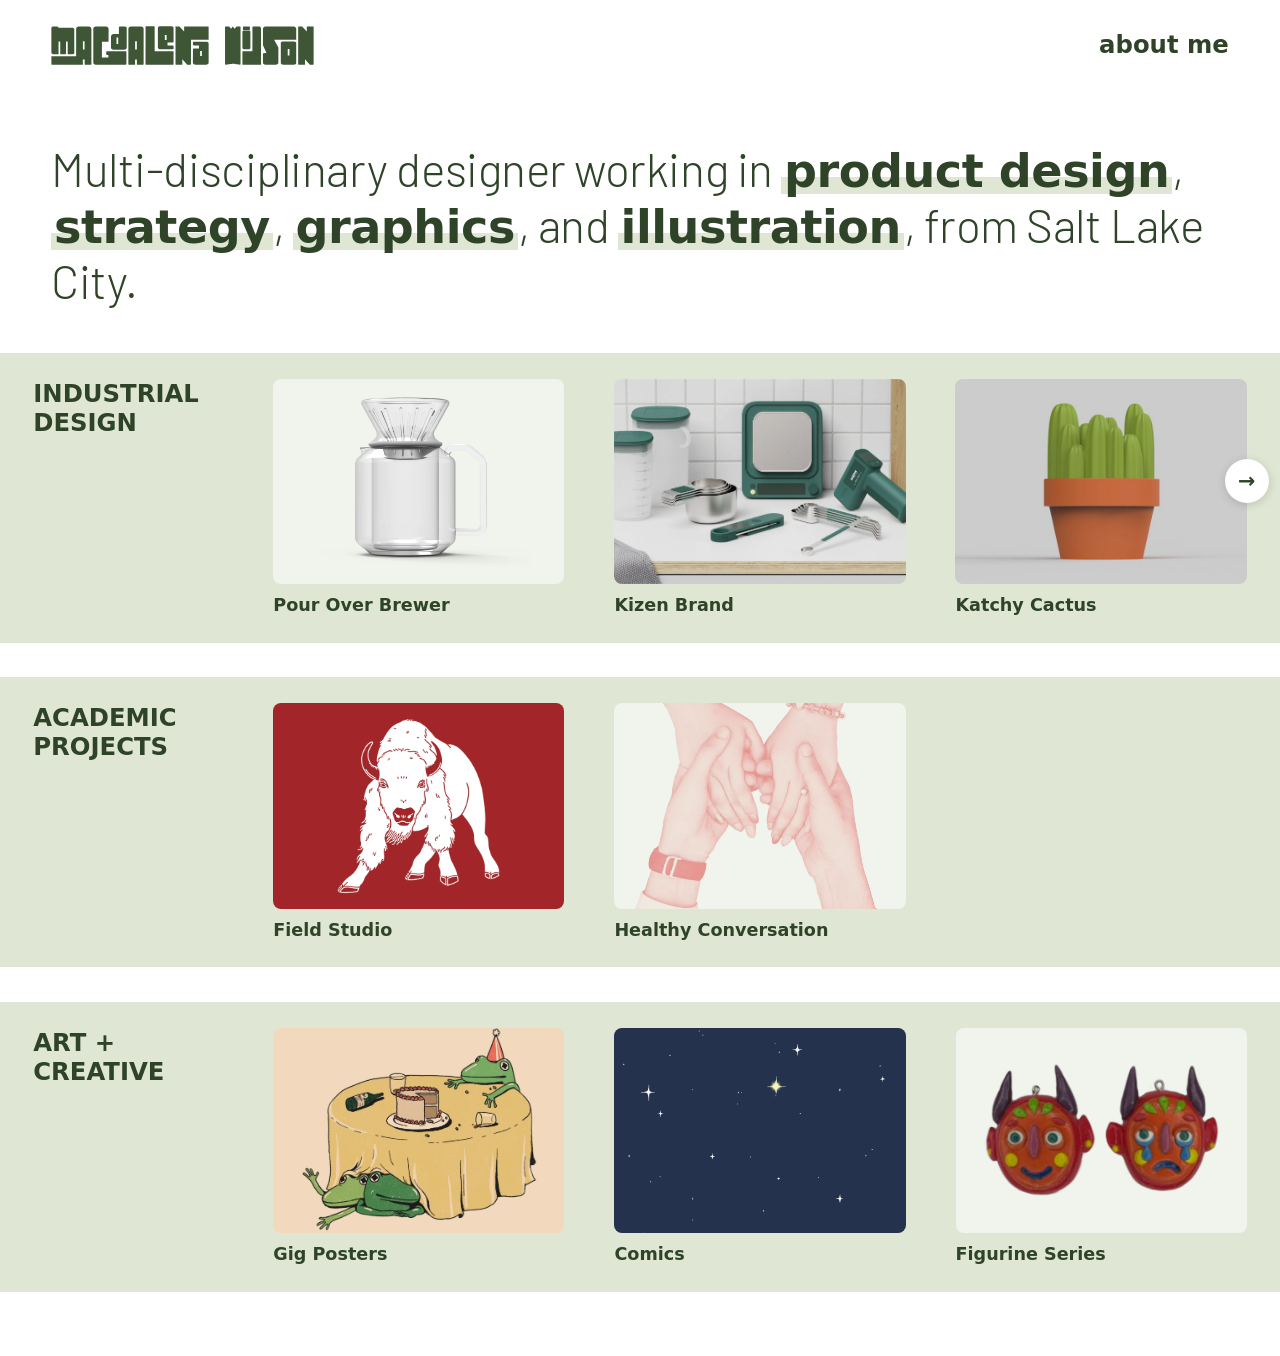
==== commit 408de3cf: "Add 2023 portfolio details and Katchy Duo page - New Katchy Duo project page and home card (industri" ====
--- a/index.html
+++ b/index.html
@@ -23,7 +23,11 @@
 <div class="work" id="work">
   <section class="band" id="industrial">
     <h2>Industrial<br>Design</h2>
-    <div class="band-cards"><a class="card" href="work/pour-over-brewer.html"><div class="thumb tint"><img src="assets/img/pour-over/card.webp" alt="" width="1600" height="1471"></div><div class="info"><h3>Pour Over Brewer</h3></div></a><a class="card" href="work/kizen-brand.html"><div class="thumb"><img src="assets/img/kizen/hero.webp" alt="" width="1600" height="899" class="cover"></div><div class="info"><h3>Kizen Brand</h3></div></a><a class="card" href="work/katchy-cactus.html"><div class="thumb"><img src="assets/img/katchy-cactus/hero.webp" alt="" width="1400" height="1050" class="cover"></div><div class="info"><h3>Katchy Cactus</h3></div></a></div>
+    <div class="band-scroll">
+      <button class="band-arrow prev" type="button" aria-label="Previous projects" hidden>&larr;</button>
+      <div class="band-cards scroller" tabindex="0" aria-label="Industrial design"><a class="card" href="work/pour-over-brewer.html"><div class="thumb tint"><img src="assets/img/pour-over/card.webp" alt="" width="1600" height="1471"></div><div class="info"><h3>Pour Over Brewer</h3></div></a><a class="card" href="work/kizen-brand.html"><div class="thumb"><img src="assets/img/kizen/hero.webp" alt="" width="1600" height="899" class="cover"></div><div class="info"><h3>Kizen Brand</h3></div></a><a class="card" href="work/katchy-cactus.html"><div class="thumb"><img src="assets/img/katchy-cactus/hero.webp" alt="" width="1400" height="1050" class="cover"></div><div class="info"><h3>Katchy Cactus</h3></div></a><a class="card" href="work/katchy-duo.html"><div class="thumb"><img src="assets/img/katchy-duo/card.webp" alt="" width="1600" height="1200" class="cover"></div><div class="info"><h3>Katchy Duo</h3></div></a></div>
+      <button class="band-arrow next" type="button" aria-label="More projects" hidden>&rarr;</button>
+    </div>
   </section>
   <section class="band" id="academic">
     <h2>Academic<br>Projects</h2>
@@ -31,7 +35,7 @@
   </section>
   <section class="band" id="creative">
     <h2>Art +<br>Creative</h2>
-    <div class="band-cards"><a class="card" href="work/hooch-posters.html"><div class="thumb"><img src="assets/img/hooch/card.webp" alt="" width="1387" height="1040" class="cover"></div><div class="info"><h3>Gig Posters</h3></div></a><a class="card" href="work/comics.html"><div class="thumb"><img src="assets/img/comics/card.webp" alt="" width="1600" height="1200" class="cover"></div><div class="info"><h3>Comics</h3></div></a><a class="card" href="work/downstairs-neighbor.html"><div class="thumb tint"><img src="assets/img/downstairs/mask-056.webp" alt="" width="536" height="312" class="cutout"></div><div class="info"><h3>Figurine Series</h3></div></a></div>
+    <div class="band-cards"><a class="card" href="work/hooch-posters.html"><div class="thumb"><img src="assets/img/hooch/card.webp" alt="" width="1387" height="1040" class="cover"></div><div class="info"><h3>Gig Posters</h3></div></a><a class="card" href="work/comics.html"><div class="thumb"><img src="assets/img/comics/card.webp" alt="" width="893" height="670" class="cover"></div><div class="info"><h3>Comics</h3></div></a><a class="card" href="work/downstairs-neighbor.html"><div class="thumb tint"><img src="assets/img/downstairs/mask-056.webp" alt="" width="536" height="312" class="cutout"></div><div class="info"><h3>Figurine Series</h3></div></a></div>
   </section>
 </div>
 </main>
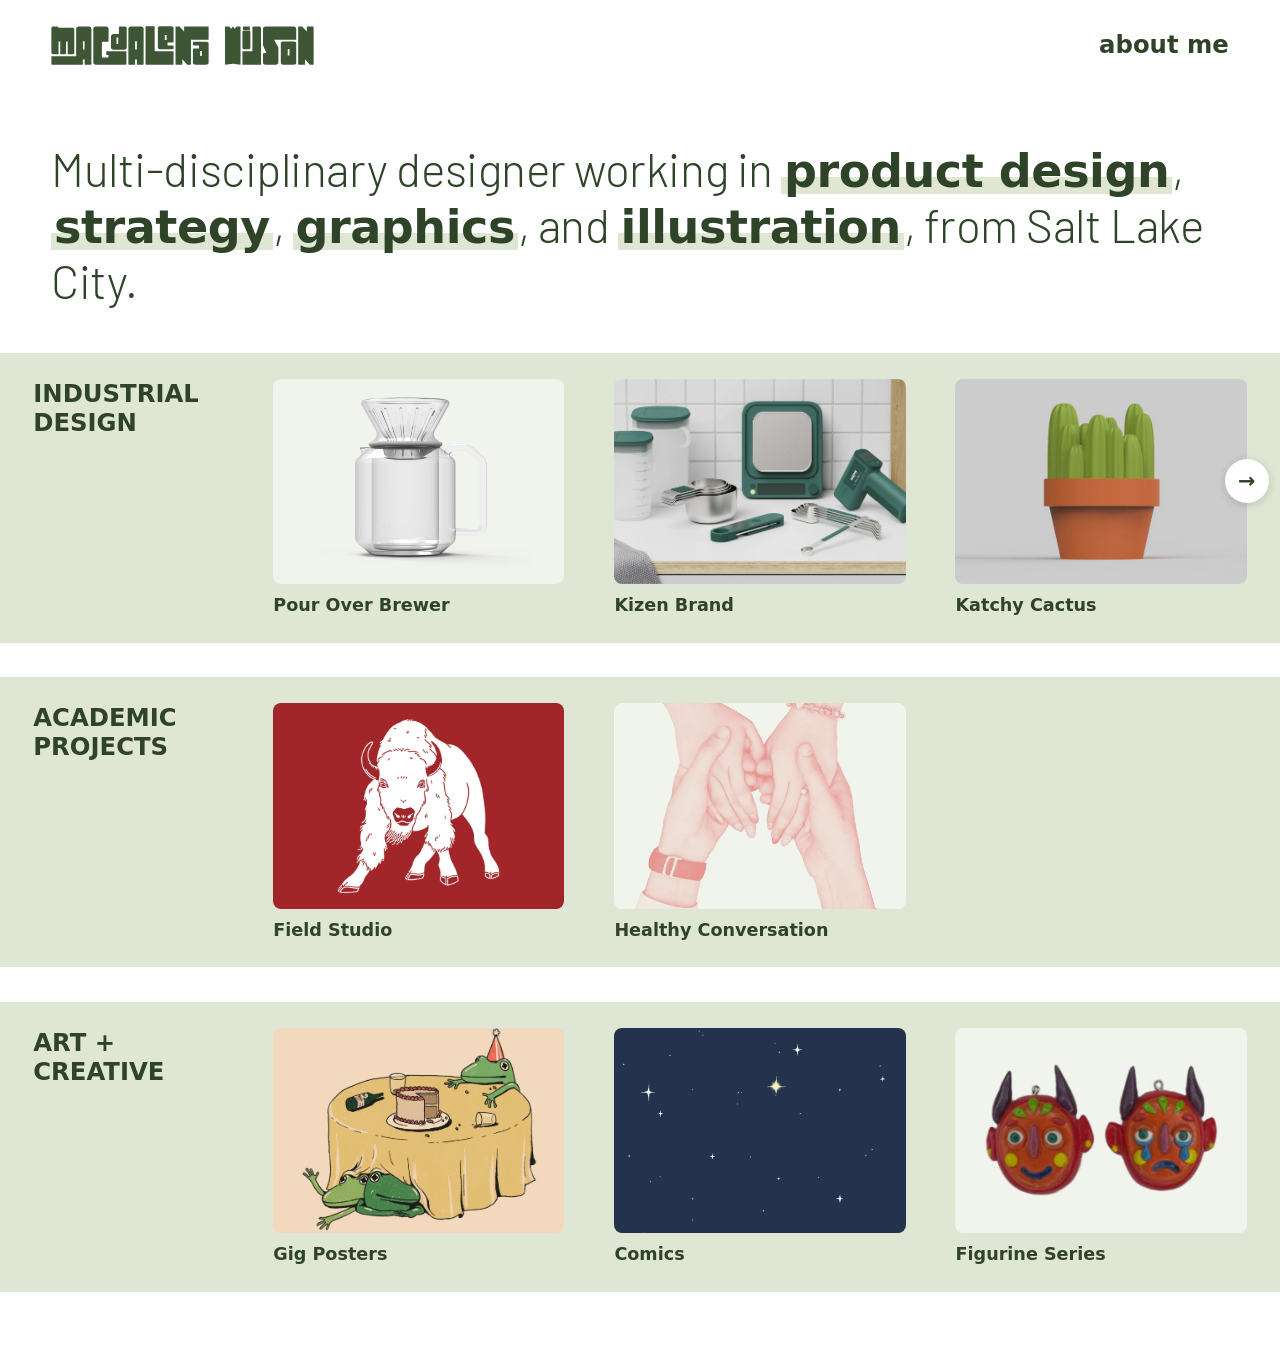
==== commit e41a6e88: "update project slides, fix favicon" ====
--- a/index.html
+++ b/index.html
@@ -4,8 +4,8 @@
 <meta charset="utf-8">
 <meta name="viewport" content="width=device-width, initial-scale=1, viewport-fit=cover">
 <title>Magdalena Wilson</title>
-<link rel="icon" href="assets/favicon.svg" type="image/svg+xml">
-<link rel="icon" href="assets/favicon.png" sizes="128x128">
+<link rel="icon" href="assets/favicon.svg?v=2" type="image/svg+xml">
+<link rel="icon" href="assets/favicon.png?v=2" sizes="128x128">
 <link rel="preconnect" href="https://fonts.googleapis.com"><link rel="preconnect" href="https://fonts.gstatic.com" crossorigin><link href="https://fonts.googleapis.com/css2?family=Barlow:ital,wght@0,300;0,400;0,500;0,600;0,700;1,300&display=swap" rel="stylesheet">
 <link rel="stylesheet" href="assets/site.css">
 </head>
@@ -22,7 +22,7 @@
 </section>
 <div class="work" id="work">
   <section class="band" id="industrial">
-    <h2>Industrial<br>Design</h2>
+    <h2>Industrial<br> Design</h2>
     <div class="band-scroll">
       <button class="band-arrow prev" type="button" aria-label="Previous projects" hidden>&larr;</button>
       <div class="band-cards scroller" tabindex="0" aria-label="Industrial design"><a class="card" href="work/pour-over-brewer.html"><div class="thumb tint"><img src="assets/img/pour-over/card.webp" alt="" width="1600" height="1471"></div><div class="info"><h3>Pour Over Brewer</h3></div></a><a class="card" href="work/kizen-brand.html"><div class="thumb"><img src="assets/img/kizen/hero.webp" alt="" width="1600" height="899" class="cover"></div><div class="info"><h3>Kizen Brand</h3></div></a><a class="card" href="work/katchy-cactus.html"><div class="thumb"><img src="assets/img/katchy-cactus/hero.webp" alt="" width="1400" height="1050" class="cover"></div><div class="info"><h3>Katchy Cactus</h3></div></a><a class="card" href="work/katchy-duo.html"><div class="thumb"><img src="assets/img/katchy-duo/card.webp" alt="" width="1600" height="1200" class="cover"></div><div class="info"><h3>Katchy Duo</h3></div></a></div>
@@ -30,12 +30,16 @@
     </div>
   </section>
   <section class="band" id="academic">
-    <h2>Academic<br>Projects</h2>
+    <h2>Academic<br> Projects</h2>
     <div class="band-cards"><a class="card" href="work/yellowstone.html"><div class="thumb"><img src="assets/img/yellowstone/card.webp" alt="" width="1600" height="1200" class="cover"></div><div class="info"><h3>Field Studio</h3></div></a><a class="card" href="work/healthy-conversation.html"><div class="thumb"><img src="assets/img/healthy-conversation/card.webp" alt="" width="1160" height="870" class="cover"></div><div class="info"><h3>Healthy Conversation</h3></div></a></div>
   </section>
   <section class="band" id="creative">
-    <h2>Art +<br>Creative</h2>
-    <div class="band-cards"><a class="card" href="work/hooch-posters.html"><div class="thumb"><img src="assets/img/hooch/card.webp" alt="" width="1387" height="1040" class="cover"></div><div class="info"><h3>Gig Posters</h3></div></a><a class="card" href="work/comics.html"><div class="thumb"><img src="assets/img/comics/card.webp" alt="" width="893" height="670" class="cover"></div><div class="info"><h3>Comics</h3></div></a><a class="card" href="work/downstairs-neighbor.html"><div class="thumb tint"><img src="assets/img/downstairs/mask-056.webp" alt="" width="536" height="312" class="cutout"></div><div class="info"><h3>Figurine Series</h3></div></a></div>
+    <h2>Art +<br> Creative</h2>
+    <div class="band-scroll">
+      <button class="band-arrow prev" type="button" aria-label="Previous projects" hidden>&larr;</button>
+      <div class="band-cards scroller" tabindex="0" aria-label="Art and creative"><a class="card" href="work/hooch-posters.html"><div class="thumb"><img src="assets/img/hooch/card.webp" alt="" width="1387" height="1040" class="cover"></div><div class="info"><h3>Gig Posters</h3></div></a><a class="card" href="work/comics.html"><div class="thumb"><img src="assets/img/comics/card.webp" alt="" width="893" height="670" class="cover"></div><div class="info"><h3>Comics</h3></div></a><a class="card" href="work/downstairs-neighbor.html"><div class="thumb tint"><img src="assets/img/downstairs/mask-056.webp" alt="" width="536" height="312" class="cutout"></div><div class="info"><h3>Figurine Series</h3></div></a></div>
+      <button class="band-arrow next" type="button" aria-label="More projects" hidden>&rarr;</button>
+    </div>
   </section>
 </div>
 </main>
--- a/assets/site.css
+++ b/assets/site.css
@@ -185,3 +185,46 @@
 .comic-pages img, .comic-strips img { display: block; width: 100%; height: auto; outline: 1px solid #d9d9d9; outline-offset: -1px; border-radius: 6px; }
 .comic-pages img { max-width: 1000px; margin-inline: auto; }
 .comic-strips img { max-width: 1200px; margin-inline: auto; }
+
+/* ---------- phones and tablets ---------- */
+
+/* About: stack photo and bio until there's room for two real columns */
+@media (max-width: 900px) {
+  .about-top { grid-template-columns: minmax(0, 1fr); gap: 32px; }
+  .about-portrait { width: min(100%, 360px); margin-inline: auto; }
+  .about-bio { margin-top: 0; }
+}
+@media (max-width: 600px) {
+  .about-skills { grid-template-columns: minmax(0, 1fr); }
+}
+
+/* Scrolling rows on phones: keep the arrows inside the band so they don't hang off the screen edge */
+@media (max-width: 600px) {
+  .band-arrow { width: 38px; height: 38px; font-size: 1.1rem; }
+  .band-arrow.prev { left: -8px; }
+  .band-arrow.next { right: -8px; }
+}
+
+/* Slides are wide, so on a phone point people to the full-screen view */
+@media (max-width: 700px) {
+  body.project-page .proj-title::after { content: "Tap any slide to see it full screen."; display: block; flex-basis: 100%; margin-top: 10px; font-size: .9rem; font-style: italic; font-weight: 300; color: var(--muted); }
+  .proj-title h1 { font-size: clamp(1.8rem, 9vw, 2.6rem); }
+}
+
+/* Full-screen view on a portrait phone: show slides at full screen height and let people swipe across */
+@media (max-width: 700px) and (orientation: portrait) {
+  .zoombox.wide[open] { justify-content: flex-start; overflow-x: auto; overflow-y: hidden; -webkit-overflow-scrolling: touch; }
+  .zoombox.wide img { max-width: none; max-height: none; height: calc(100dvh - 120px); width: auto; flex: none; margin-inline: 16px; }
+  .zoombox.wide svg { flex: none; height: calc(100dvh - 120px); width: calc((100dvh - 120px) * 16 / 9); margin-inline: 16px; }
+}
+
+/* Phones: centered name with the nav underneath */
+@media (max-width: 600px) {
+  .head-in { flex-direction: column; justify-content: center; gap: 8px; padding-block: 18px 12px; }
+  .logo img { width: min(78vw, 300px); }
+  .site-nav { justify-content: center; }
+}
+
+/* Band labels on one line; on wide screens they sit in their own column, so let them wrap only there */
+@media (max-width: 600px) { .band h2 { white-space: nowrap; } .band h2 br { display: none; } }
+@media (max-width: 900px) { .band h2 { text-align: center; } }
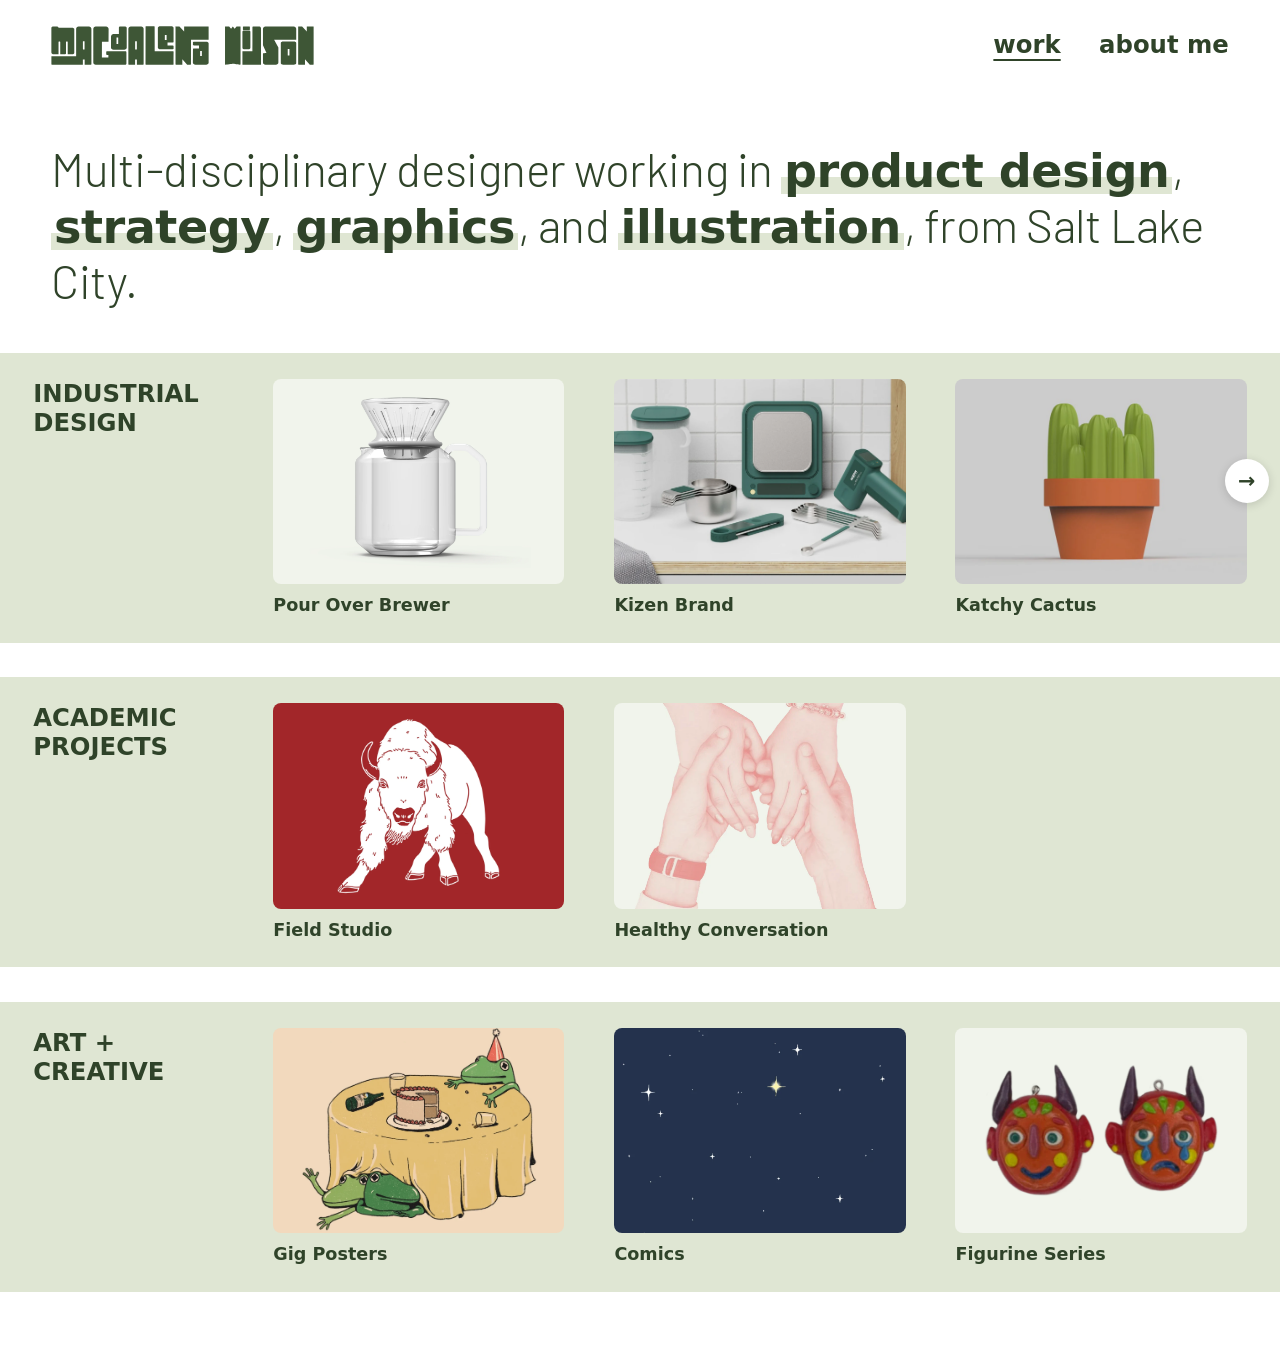
==== commit b8ae11e3: "about me fixes, work page back" ====
--- a/index.html
+++ b/index.html
@@ -13,7 +13,7 @@
 <header class="site-head">
   <div class="head-in">
     <a class="logo" href="index.html" aria-label="Magdalena Wilson, home"><img src="assets/logo.svg" alt="Magdalena Wilson" width="388" height="58"></a>
-    <nav class="site-nav" aria-label="Site"><a href="about.html">about me</a></nav>
+    <nav class="site-nav" aria-label="Site"><a href="index.html" aria-current="page">work</a><a href="about.html">about me</a></nav>
   </div>
 </header>
 <main id="main">
--- a/assets/site.css
+++ b/assets/site.css
@@ -131,11 +131,11 @@
 /* ---------- about page ---------- */
 
 .about-page { max-width: 1920px; margin-inline: auto; padding: clamp(40px, 4vw, 80px) clamp(16px, 6.5vw, 126px) clamp(56px, 6vw, 112px); }
-.about-top { display: grid; grid-template-columns: minmax(0, 371px) minmax(0, 1fr); gap: clamp(32px, 10vw, 192px); align-items: center; }
+.about-top { display: grid; grid-template-columns: minmax(0, 2fr) minmax(0, 3fr); gap: clamp(32px, 10vw, 192px); align-items: stretch; }
 .about-portrait { position: relative; margin: 0; padding: 0 0 20px 20px; }
 .about-portrait::before { content: ""; position: absolute; left: 0; top: 20px; right: 20px; bottom: 0; background: #a9b99c; }
 .about-portrait img { position: relative; display: block; width: 100%; height: auto; }
-.about-bio { padding: clamp(20px, 2vw, 40px); background: #dfe6d3; }
+.about-bio { display: flex; flex-direction: column; justify-content: center; padding: clamp(20px, 2vw, 40px); background: #dfe6d3; }
 .about-bio h1 { margin: 0 0 .6em; font-weight: 700; font-size: clamp(1.4rem, 1.9vw, 2.25rem); line-height: 1.2; }
 .about-bio p { margin: 0 0 1em; font-size: clamp(1.05rem, 1.4vw, 1.5rem); line-height: 1.5; }
 .about-bio p:last-child { margin-bottom: 0; }
@@ -143,11 +143,11 @@
 .skill-box { padding: clamp(20px, 1.8vw, 34px); background: #dfe6d3; }
 .skill-box h2 { margin: 0 0 12px; font-weight: 700; font-size: clamp(1.3rem, 1.9vw, 2.25rem); }
 .skill-box ul { margin: 0; padding-left: 1.2em; font-size: clamp(1rem, 1.3vw, 1.4rem); line-height: 1.45; }
-.about-bio .about-email { margin-top: 1.4em; padding-top: 1em; border-top: 1px solid #b9c6ad; }
+.about-email { margin: 0; }
 .about-email span { display: block; font-size: .8rem; font-weight: 700; letter-spacing: .12em; text-transform: uppercase; opacity: .75; }
-.about-email a { font-weight: 700; font-size: clamp(1.4rem, 2.2vw, 2.1rem); color: var(--ink); text-decoration-thickness: 2px; text-underline-offset: 6px; }
+.about-email a { display: inline-block; margin-top: 4px; font-weight: 700; font-size: clamp(1.15rem, 1.6vw, 1.6rem); color: var(--ink); text-decoration-thickness: 2px; text-underline-offset: 6px; }
 .about-email a:hover { text-decoration-thickness: 3px; }
-@media (max-width: 760px) { .about-top, .about-skills { grid-template-columns: minmax(0, 1fr); } .about-portrait { max-width: 300px; } }
+@media (max-width: 760px) { .about-top, .about-skills { grid-template-columns: minmax(0, 1fr); } }
 
 .sr-only { position: absolute; width: 1px; height: 1px; overflow: hidden; clip: rect(0 0 0 0); white-space: nowrap; }
 
@@ -191,7 +191,6 @@
 /* About: stack photo and bio until there's room for two real columns */
 @media (max-width: 900px) {
   .about-top { grid-template-columns: minmax(0, 1fr); gap: 32px; }
-  .about-portrait { width: min(100%, 360px); margin-inline: auto; }
   .about-bio { margin-top: 0; }
 }
 @media (max-width: 600px) {
@@ -228,3 +227,20 @@
 /* Band labels on one line; on wide screens they sit in their own column, so let them wrap only there */
 @media (max-width: 600px) { .band h2 { white-space: nowrap; } .band h2 br { display: none; } }
 @media (max-width: 900px) { .band h2 { text-align: center; } }
+
+/* About: rounded boxes and one even gap between everything */
+.about-page { --about-gap: clamp(20px, 3vw, 44px); }
+.about-top { gap: var(--about-gap); }
+.about-skills { gap: var(--about-gap); margin-top: var(--about-gap); }
+.about-bio, .about-contact, .skill-box { border-radius: 12px; }
+.about-portrait img, .about-portrait::before { border-radius: 12px; }
+.about-bio a { color: var(--ink); text-underline-offset: 3px; }
+.about-portrait { display: flex; }
+.about-portrait img { height: 100%; object-fit: cover; }
+
+/* About: the bio sets the row height (even padding all round); the photo fills that height */
+@media (min-width: 901px) {
+  .about-bio { justify-content: flex-start; padding: clamp(24px, 2.4vw, 44px); }
+  .about-portrait { display: block; min-height: 0; }
+  .about-portrait img { position: absolute; top: 0; right: 0; width: calc(100% - 20px); height: calc(100% - 20px); object-fit: cover; object-position: center 30%; }
+}
